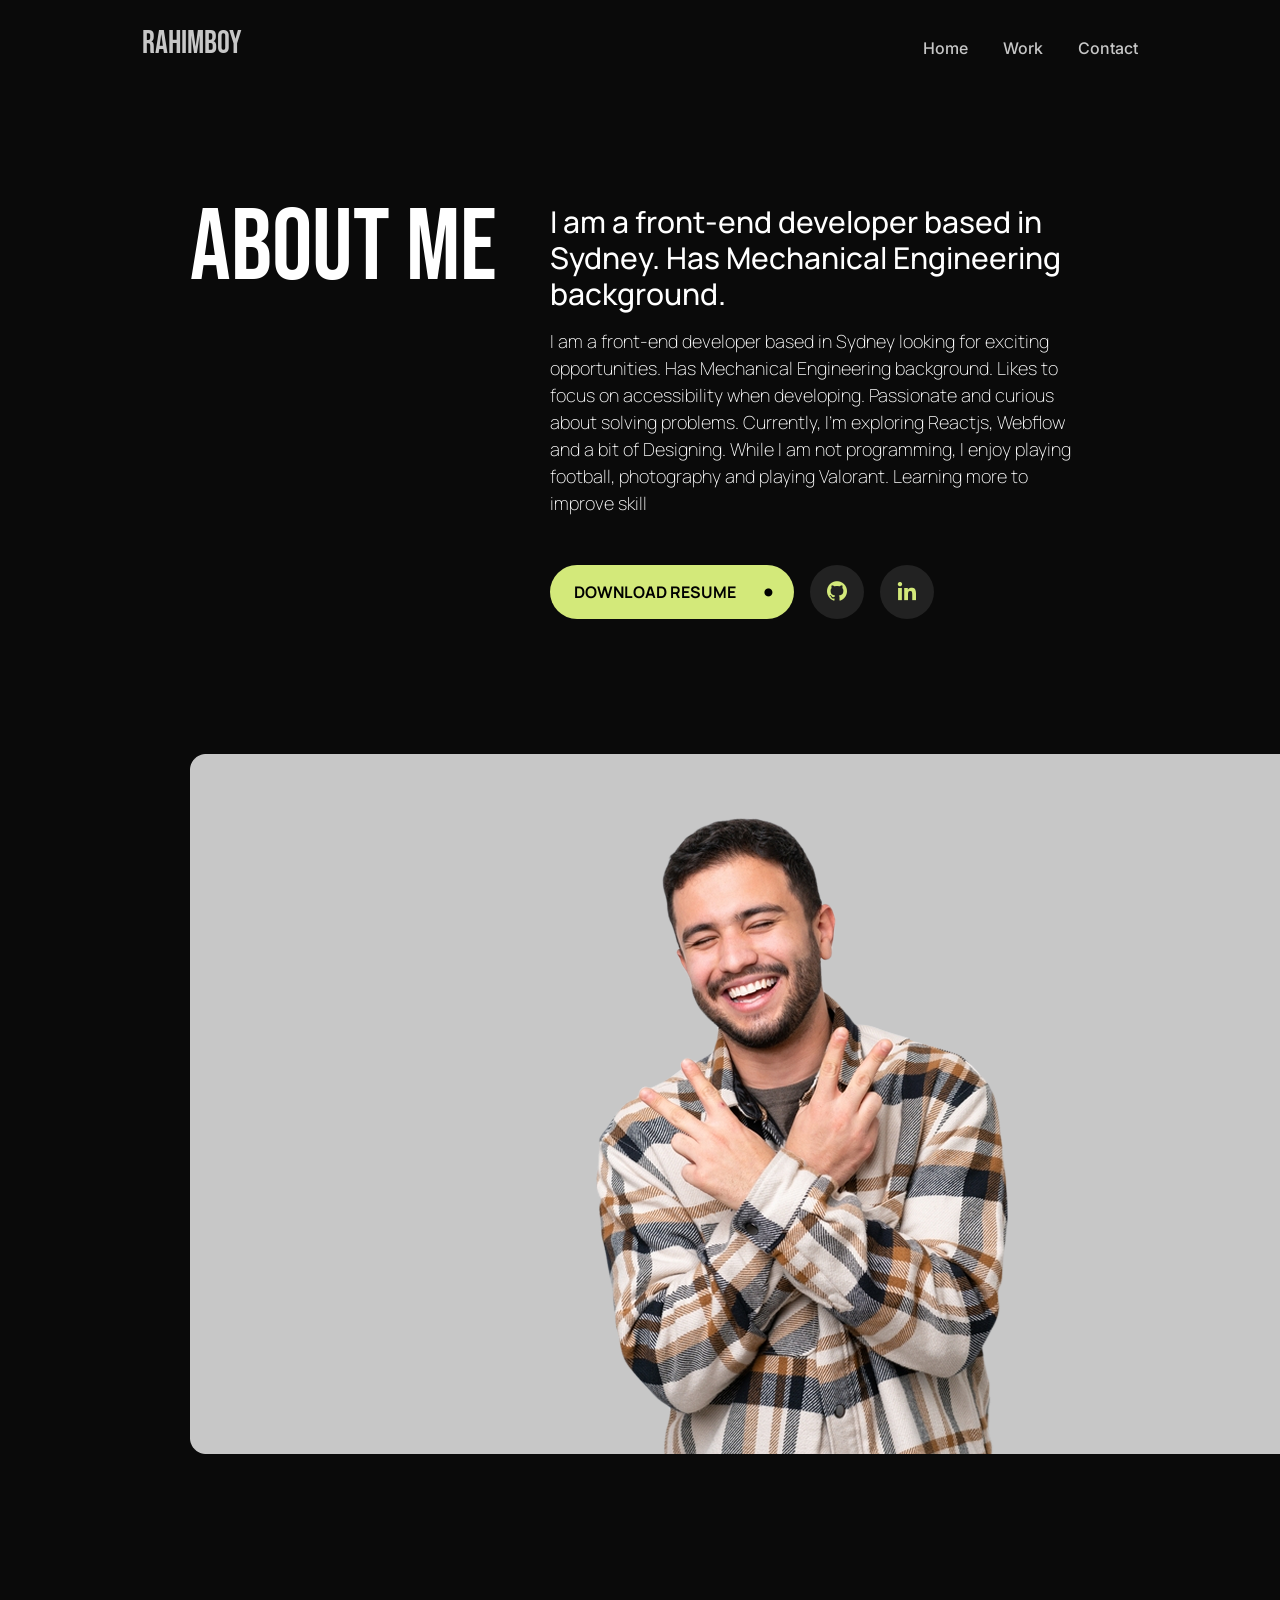
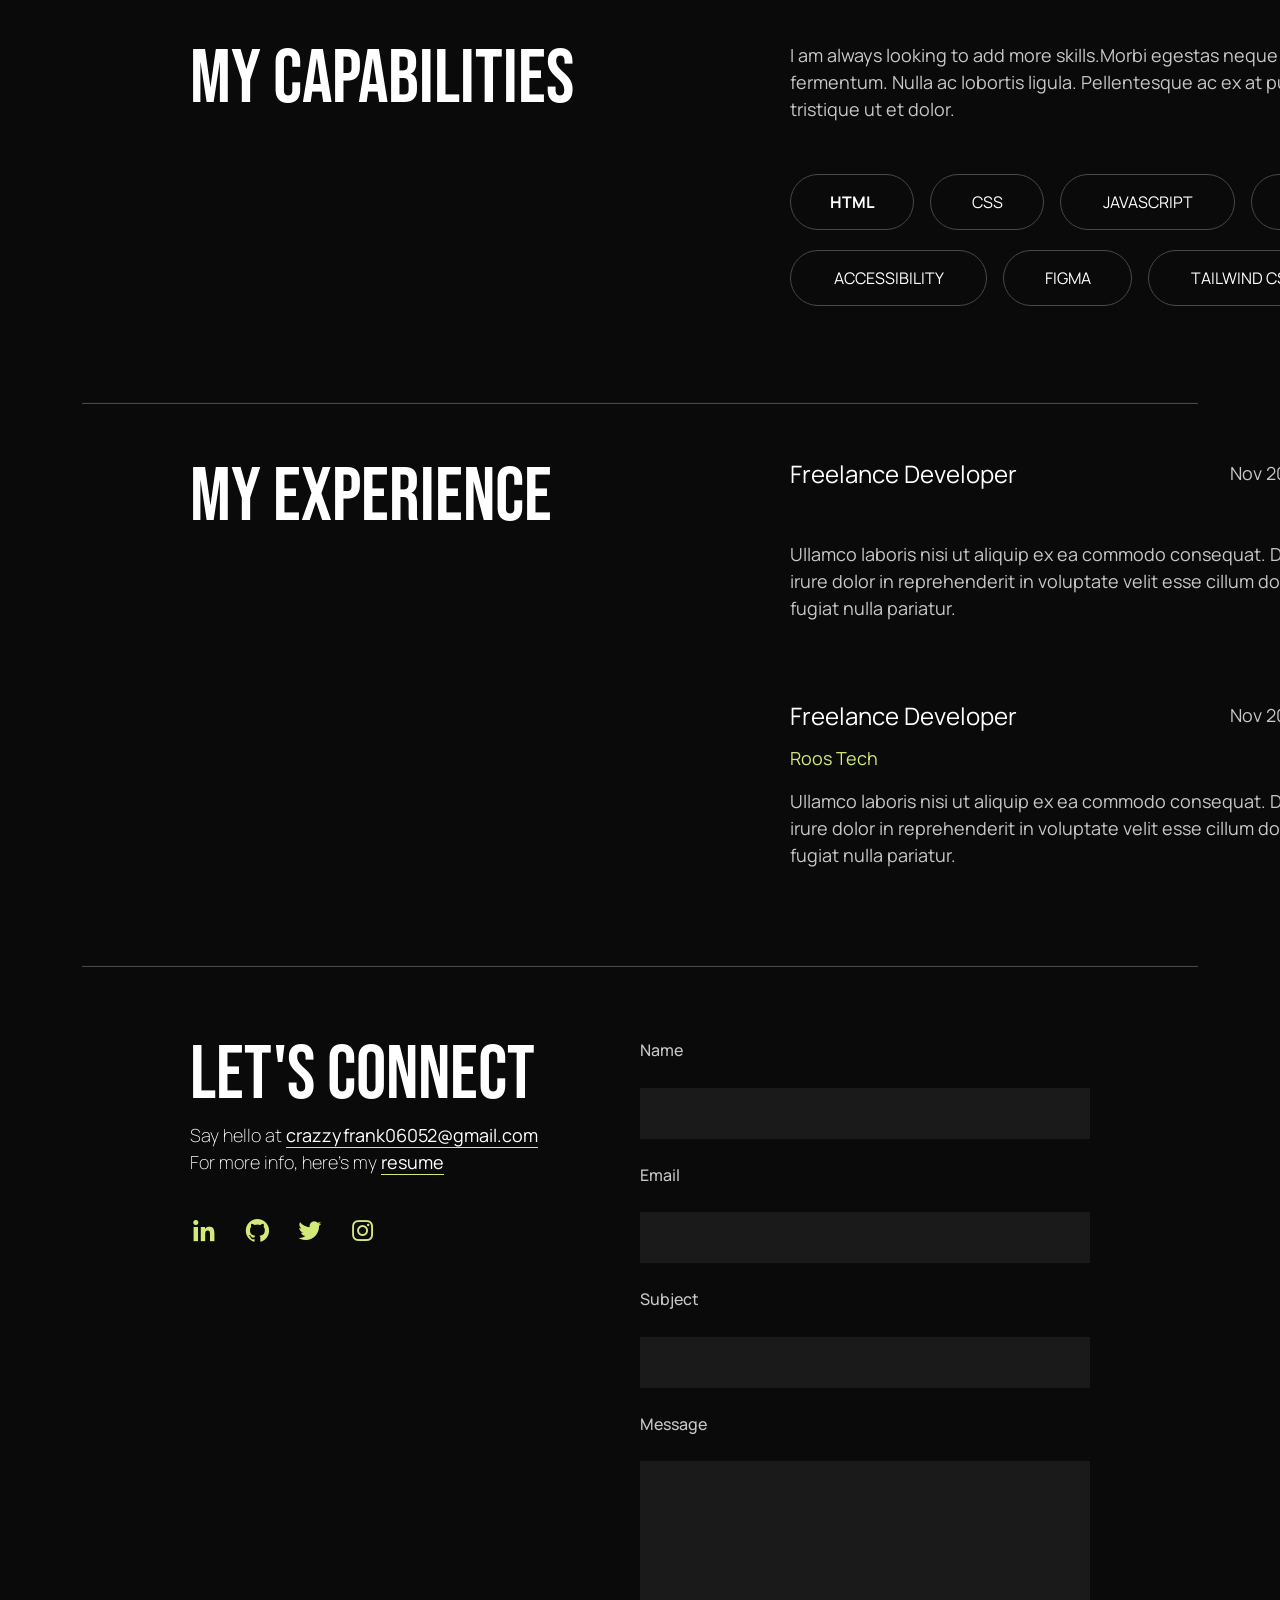
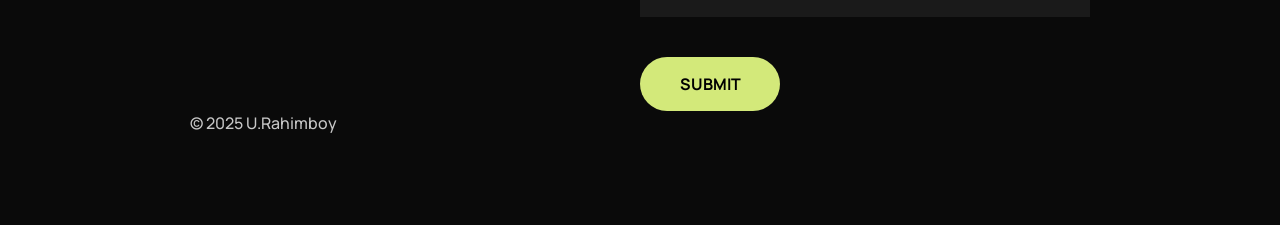
==== about.html @ 6edfa581 "page" ====
<!DOCTYPE html>
<html lang="en">

<head>
    <meta charset="UTF-8">
    <meta name="viewport" content="width=device-width, initial-scale=1.0">
    <link rel="stylesheet" href="style.css">
    <link rel="stylesheet" href="about.css">
    <link href='https://unpkg.com/boxicons@2.1.4/css/boxicons.min.css' rel='stylesheet'>
    <link href="https://cdn.jsdelivr.net/npm/bootstrap@5.3.3/dist/css/bootstrap.min.css" rel="stylesheet"
        integrity="sha384-QWTKZyjpPEjISv5WaRU9OFeRpok6YctnYmDr5pNlyT2bRjXh0JMhjY6hW+ALEwIH" crossorigin="anonymous">
    <title>Document</title>
</head>

<body style="background-color: #0a0a0a;">
    <div class="container">
        <nav>
            <h1>RAHIMBOY</h1>
            <div class="navdiv">
                <a href="index.html" class="nav-p">Home</a>
                <a href="#" class="nav-p">Work</a>
                <a href="#" class="nav-p">Contact</a>
            </div>
        </nav>
        <div class="maincenter2"
            style="display: grid; grid-template-columns: 2fr 3fr; grid-template-rows: 1fr 2fr; padding: 108px 108px 108px 108px;">
            <h1 class="maincenterh12">About Me</h1>
            <div class="mcdiv2">
                <h2>I am a front-end developer based in Sydney. Has Mechanical Engineering background. </h2>
                <p>I am a front-end developer based in Sydney looking for exciting opportunities. Has Mechanical
                    Engineering background. Likes to focus on accessibility when developing. Passionate and curious
                    about solving problems. Currently, I'm exploring Reactjs, Webflow and a bit of Designing. While I am
                    not programming, I enjoy playing football, photography and playing Valorant. Learning more to
                    improve skill</p>
                <div class="main-btn" style="margin-top: 48px;">
                    <button class="main-btn1" style="width: 244px;">DOWNLOAD RESUME <span
                            class="main-btn1-span">•</span></button>
                    <button class="main-btn2"><i class='bx bxl-github'></i></button>
                    <button class="main-btn2"><i class='bx bxl-linkedin'></i></button>
                </div>
            </div>
            <div class="mcdiv3">
                <img src="./img/notbigman.png" class="notbigman">
                <img src="./img/bigman.png" class="bigman">
            </div>
        </div>
        <div class="mcdiv44">
            <div class="mcsmall1">
                <h1>My Capabilities</h1>
            </div>
            <div class="mcsmall">
                <p>I am always looking to add more skills.Morbi egestas neque eu blandit fermentum. Nulla ac
                    lobortis ligula. Pellentesque ac ex at purus faucibus tristique ut et dolor. </p>
                <div class="mbtn">
                    <div class="mm2btn">
                        <button class="mbtn1 wi">HTML</button>
                        <button class="mbtn2 wi">CSS</button>
                        <button class="mbtn3 wi">JAVASCRIPT</button>
                        <button class="mbtn4 wi">JQUERY</button>
                    </div>
                    <div class="mmbtn">
                        <button class="mbtn5 wi">ACCESSIBILITY</button>
                        <button class="mbtn6 wi">FIGMA</button>
                        <button class="mbtn7 wi">TAILWIND CSS</button>
                    </div>
                </div>

                <!-- < ---------------------- > -->

                <div class="mbtn22" style="display: none;">
                    <div class="mm2btn">
                        <button class="mbtn1 wi">HTML</button>
                        <button class="mbtn2 wi">CSS</button>
                        <button class="mbtn3 wi">JAVASCRIPT</button>
                    </div>
                    <div class="mmbtn">
                        <button class="mbtn4 wi">JQUERY</button>
                        <button class="mbtn5 wi">ACCESSIBILITY</button>
                    </div>
                    <div class="mm3btn">
                        <button class="mbtn6 wi">FIGMA</button>
                        <button class="mbtn7 wi">TAILWIND CSS</button>
                    </div>
                </div>
            </div>
        </div>
        <hr style="border-bottom: 1px solid #fff; width:100%">
        <div class="mcdiv44 mcdiv44rs">
            <div class="mcsmall1">
                <h1>My Experience</h1>
            </div>
            <div class="mcsmall mcsmallrs2">
                <p class="mp1" style="color: #FFFFFF;">Freelance Developer <span>Nov 2024 - Present</span></p>
                <p style="margin: 0;" class="mp1p">Ullamco laboris nisi ut aliquip ex ea commodo consequat. Duis aute irure dolor
                    in
                    reprehenderit in
                    voluptate velit esse cillum dolore eu fugiat nulla pariatur.</p>
            </div>
            <div class="mcsmall mcsmallrs" style="grid-column-start: 2; margin-top: 80px;">
                <p class="mp1" style="color: #FFFFFF;">Freelance Developer <span>Nov 2024 - Present</span></p>
                <p class="roos">Roos Tech</p>
                <p style="margin: 0;">Ullamco laboris nisi ut aliquip ex ea commodo consequat. Duis aute irure dolor
                    in
                    reprehenderit in
                    voluptate velit esse cillum dolore eu fugiat nulla pariatur.</p>
            </div>
        </div>
        <hr style="border-bottom: 1px solid #fff; width:100%">
        <div class="last">
            <div class="lastbox1">
                <h1>Let's Connect</h1>
                <p>Say hello at <span>crazzyfrank06052@gmail.com</span> <br> For more info, here's my
                    <span>resume</span>
                </p>
                <i class='bx bxl-linkedin'></i>
                <i class='bx bxl-github'></i>
                <i class='bx bxl-twitter'></i>
                <i class='bx bxl-instagram'></i>
            </div>
            <div class="lastbox2">
                <p style="margin-top: 0px;">Name</p>
                <input type="text">
                <p>Email</p>
                <input type="email">
                <p>Subject</p>
                <input type="text">
                <p>Message</p>
                <input type="text" style="height: 156px;">
                <button>SUBMIT</button>
            </div>
            <h6 class="foot">© 2025 U.Rahimboy</h6>
        </div>
    </div>
</body>

</html>
---- style.css ----
@import url('https://fonts.googleapis.com/css2?family=Bebas+Neue&display=swap');
@import url('https://fonts.googleapis.com/css2?family=Bebas+Neue&family=Inter:ital,opsz,wght@0,14..32,100..900;1,14..32,100..900&display=swap');
@import url('https://fonts.googleapis.com/css2?family=Bebas+Neue&family=Inter:ital,opsz,wght@0,14..32,100..900;1,14..32,100..900&family=Manrope:wght@200..800&display=swap');

* {
    margin: 0;
    padding: 0;
    box-sizing: border-box;
    font-family: "Manrope", serif;
    font-weight: 400;
}

body {
    background-color: #0a0a0a;
}

.container {
    width: 100%;
    margin: 0 auto;
}

nav {
    display: flex;
    width: 100%;
    height: 96px;
    justify-content: space-between;
    align-items: center;
}

nav h1 {
    border-bottom-width: 1px;
    justify-content: space-between;
    padding-top: 24px;
    padding-right: 60px;
    padding-bottom: 24px;
    padding-left: 60px;
    font-family: Bebas Neue;
    font-weight: 400;
    font-size: 32px;
    line-height: 48px;
    letter-spacing: -1%;
    color: #C7C7C7;
}

.nav-p {
    font-weight: 500;
    font-size: 16px;
    line-height: 24px;
    letter-spacing: -3%;
    text-decoration: none;
    font-family: Inter;
    color: #C7C7C7;
}

.navdiv {
    position: relative;
    word-spacing: 32px;
    padding: 32px 60px 32px 0;
}

.main h1 {
    font-family: Bebas Neue;
    font-weight: 400;
    font-size: 101px;
    line-height: 90.9px;
    letter-spacing: 0%;
    color: #fff;
}

.main-btn {
    display: flex;
    gap: 16px;
}

.main-btn1 {
    width: 187px;
    height: 54px;
    padding-top: 20px;
    display: flex;
    align-items: center;
    padding-right: 6px;
    padding-bottom: 20px;
    padding-left: 24px;
    border-radius: 100px;
    font-weight: 700;
    font-size: 16px;
    line-height: 16px;
    letter-spacing: 0%;
    background-color: #D3E97A;
    border: 0;
}

.main-btn2 {
    border-radius: 100px;
    width: 54px;
    font-size: 24px;
    background-color: #222222;
    border: 0;
    color: #D3E97A;
    display: flex;
    justify-content: center;
    align-items: center;
}

.main {
    padding: 30px 108px 282px 108px;
    border-bottom: 1px solid #484848;
    border-width: 1px;
    display: grid;
    grid-template-columns: 1fr 1fr;
}

.main img {
    display: inline-block;
    width: 600px;
    height: 663px;
}

.main p {
    font-weight: 100;
    font-size: 18px;
    line-height: 27px;
    letter-spacing: 0%;
    color: #fff;
    margin-top: 8px;
    margin-bottom: 40px;
}

.main-btn1-span {
    font-weight: 100;
    font-size: 40px;
    margin-top: -4px;
    margin-left: 20px;
    letter-spacing: 0%;
}

.main-items {
    margin-top: 190px;
    display: inline-block;
}

.main-items p {
    font-weight: 100;
    font-size: 18px;
    line-height: 27px;
    letter-spacing: 0%;
    color: #C7C7C7;
}

.center h1 {
    font-family: Bebas Neue;
    font-weight: 400;
    font-size: 76px;
    line-height: 76px;
    letter-spacing: 0%;
    color: #fff;
}

.center p {
    font-weight: 100 !important;
    font-size: 18px;
    line-height: 27px;
    letter-spacing: 0%;
    color: #C7C7C7;
}

.center {
    padding: 80px 108px 80px 108px;
    border-bottom: 1px solid #484848;
}

.boxbtn1 {
    width: 145px;
    height: 37px;
    font-weight: 700;
    border-radius: 100px;
    gap: 10px;
    background: #0A0A0A;
    color: #fff;
    font-size: 12px;
    display: flex;
    align-items: center;
    justify-content: center;
    margin-left: -41px;
}

.box1 {
    width: 600px;
    height: 600px;
    background: #1A1A1A;
    padding: 16px 57px 127px 57px;
    margin-top: 80px;
    border-radius: 12px;
}

.box1 img {
    margin: 73px 57px 0 0;
}

.box2 {
    width: 600px;
    height: 600px;
    background: #1A1A1A;
    padding: 127px 56px;
    margin-top: 80px;
    border-radius: 12px;
}

.box11 h1 {
    font-weight: 500;
    font-size: 32px;
    line-height: 44.8px;
    letter-spacing: 0%;
}

.box11 p {
    font-weight: 100 !important;
    font-size: 18px;
    line-height: 27px;
    letter-spacing: 0%;
    margin-top: 16px;
    color: #C7C7C7;
}

.box11 {
    float: right;
    margin: 140px 0 0 48px;
}

.bigbox1 {
    display: grid;
    grid-template-columns: 1fr 1fr;
}

.box11 h2 {
    font-weight: 600;
    font-size: 16px;
    line-height: 24px;
    letter-spacing: 0%;
    color: #fff;
    margin-top: 32px;
}

.box11 hr {
    margin-top: 16px;
    border: 1px solid #fff;
}

.box11 h3 {
    font-weight: 500;
    font-size: 16px;
    line-height: 25.6px;
    letter-spacing: 0%;
    color: #fff;
    margin: 16px 0 0 0;
    display: inline-block;
}

.box11 h4 {
    font-weight: 500;
    font-size: 16px;
    line-height: 25.6px;
    letter-spacing: 0%;
    color: #C7C7C7;
    margin: 16px 0 0 0;
    float: right;
}

.gith1 {
    font-family: Manrope !important;
    font-weight: 700 !important;
    font-size: 16px !important;
    line-height: 24px !important;
    letter-spacing: 0% !important;
    margin-top: 48px;
    color: #D3E97A !important;
    text-decoration: underline;
    text-underline-offset: 5px;
    display: inline-block;
}

.gith2 {
    font-family: Manrope !important;
    font-weight: 700 !important;
    font-size: 16px !important;
    line-height: 24px !important;
    letter-spacing: 0% !important;
    margin-top: 48px;
    color: #D3E97A !important;
    text-decoration: underline;
    text-underline-offset: 5px;
    display: inline-block;
    margin-left: 24px;
    position: relative;
}

.gith2 span {
    position: absolute;
    top: 3px;
    margin-left: 6px;
    font-size: 22px;
}

.maincenter {
    padding: 122px 108px 416px 108px;
    display: grid;
    grid-template-columns: 1fr 1fr;
    border-bottom: 1px solid #484848;
}

.maincenterh11 {
    font-family: Bebas Neue;
    font-weight: 400;
    font-size: 101px;
    line-height: 90.9px;
    letter-spacing: 0%;
    color: #fff;
}

.maincenterh12 {
    font-family: Bebas Neue;
    font-weight: 400;
    font-size: 101px;
    line-height: 90.9px;
    letter-spacing: 0%;
    color: #fff;
}

.mcdiv h2 {
    font-weight: 500;
    font-size: 30px !important;
    letter-spacing: 0%;
    color: #fff;
}

.mcdiv p {
    font-weight: 100 !important;
    font-size: 18px;
    line-height: 27px;
    letter-spacing: 0%;
    color: #fff;
    margin-top: 16px;
}

.mcdiv h5 {
    font-weight: 700;
    font-size: 16px;
    line-height: 24px;
    letter-spacing: 0%;
    color: #D3E97A;
    text-underline-offset: 5px;
    margin-top: 53px !important;
    text-decoration: underline;
}

.last {
    display: grid;
    grid-template-columns: 1fr 1fr;
    padding: 55px 108px 80px 108px;
}

.lastbox1 h1 {
    font-family: Bebas Neue;
    font-weight: 400;
    font-size: 76px;
    line-height: 76px;
    letter-spacing: 0%;
    color: #fff;
}

.lastbox1 p {
    font-weight: 100 !important;
    font-size: 18px;
    line-height: 27px;
    letter-spacing: 0%;
    color: #fff;
}

.lastbox1 p span {
    font-weight: 400;
    font-size: 18px;
    line-height: 27px;
    letter-spacing: 0%;
    text-decoration: underline;
    text-underline-offset: 5px;
    text-decoration-color: #D3E97A;
}

.lastbox1 i {
    font-size: 28px;
    color: #D3E97A;
    margin-right: 22px;
    margin-top: 25px;
}


.foot {
    font-weight: 500 !important;
    font-size: 16px;
    line-height: 25.6px;
    letter-spacing: 0%;
    color: #C7C7C7;
}

.lastbox2 p {
    font-weight: 500 !important;
    font-size: 16px;
    line-height: 25.6px;
    letter-spacing: 0%;
    color: #C7C7C7;
    margin-top: 24px;
}

.lastbox2 input {
    width: 100%;
    height: 51px;
    border: 0;
    background-color: #1A1A1A;
    margin-top: 8px;
}

.lastbox2 button {
    width: 140px;
    height: 54px;
    margin-top: 40px;
    background-color: #D3E97A;
    border: 0;
    border-radius: 100px;
    font-weight: 700;
    font-size: 16px;
    line-height: 24px;
    letter-spacing: 0%;
}

.mcdivp2 {
    display: none;
    font-family: Manrope;
    font-weight: 400;
    font-size: 18px;
    line-height: 27px;
    letter-spacing: 0%;
    color: #C7C7C7;
}

.mcdiv img {
    display: none;
}

@media (min-width: 375px) and (max-width: 768px) {
    .navdiv {
        display: none;
    }

    .main-items h1 {
        font-size: 57px !important;
        margin-top: -190px;
    }

    .main img {
        width: auto;
        height: 400px;
        margin-top: 64px;
        width: 343px;
    }

    nav {
        width: 375px;
        padding: 24px 16px;
    }

    nav h1 {
        padding: 0;
    }

    .main {
        display: grid;
        grid-template-columns: 1fr;
        padding: 40px 16px 64px 16px;
        margin: 0;
    }

    .main-items p {
        font-size: 16px;
    }

    .center h1 {
        font-size: 43px;
    }

    .center p {
        font-size: 16px;
    }

    .center {
        padding: 64px 16px 64px 16px;
    }

    .box1 {
        width: 343px;
        height: 343px;
        display: grid;
        grid-template-columns: 1fr;
        grid-template-rows: 1fr 1fr;
        padding: 10px 20px 0 50px;
        background-image: url(./img/work4.png);
    }

    .box1 img {
        display: none;
    }

    .centerbox {
        display: grid;
        grid-template-columns: 1fr;
        grid-template-rows: 1fr 1fr 1fr;
    }

    .bigbox1 {
        display: grid;
        grid-template-columns: 1fr;
        grid-template-rows: 1fr 1fr;
    }

    .boxbtn1 {
        width: 123px;
        height: 37px;
        font-size: 10px;
    }

    .box11 {
        margin: 0;
    }

    .box11 h1 {
        font-size: 24px;
    }

    .box11 p {
        font-size: 16px;
    }

    .box11 h2 {
        font-size: 16px;
    }

    .box11 h3 {
        font-size: 16px;
    }

    .box11 h4 {
        font-size: 16px;
    }

    .box2 {
        width: 343px;
        height: 343px;
        background-image: url(./img/work2-2.png);
    }

    .box2 img {
        display: none;
    }

    .main-btn1 {
        width: 163px;
        height: 48px;
        font-size: 10px;
    }

    .main-btn2,
    .main-btn3 {
        width: 48px;
        height: 48px;
    }

    .maincenter {
        padding: 0 16px 16px 16px;
    }

    .maincenterh11 {
        display: none !important;
    }

    .mcdiv h2 {
        display: none;
    }

    .mcdivp1 {
        display: none;
    }

    .mcdivp2 {
        display: block;
    }

    .aboutme h2 {
        font-size: 18px;
    }

    .mcdiv img {
        margin-top: 64px;
        display: block;
    }

    .lastbox1 h1 {
        font-size: 43px;
    }

    .lastbox1 p {
        font-size: 16px;
    }

    .last {
        padding: 64px 14px 64px 18px;
        display: grid;
        grid-template-columns: 1fr;
        grid-template-rows: 2fr 5fr;
    }

    .foot {
        margin-top: 80px;
    }
}
---- about.css ----
.mcdiv2 h2 {
    font-weight: 500;
    font-size: 30px !important;
    color: #fff;
}

.mcdiv2 p {
    font-weight: 100 !important;
    font-size: 18px;
    color: #fff;
    margin-top: 16px;
}

.mcdiv2 h5 {
    font-weight: 700;
    font-size: 16px;
    color: #D3E97A;
    text-underline-offset: 5px;
    margin-top: 53px !important;
    text-decoration: underline;
}

.maincenter2 {
    padding: 122px 108px 416px 108px;
    display: grid;
    grid-template-columns: 1fr 1fr;
}

.notbigman {
    display: none;
}

.bigman {
    width: 1224px;
    height: 700px;
}

.mcdiv3 {
    display: grid;
    grid-column-start: 1;
    grid-column: span 2;
    padding: 120px 0 40px 0;
}

.mcsmall {
    display: grid;
    grid-template-columns: 1fr;
    grid-template-rows: 1fr 1fr;
}

.mcsmall1 {
    width: 600px;
}

.bigbtn {
    display: flex;
}

.mbtn1 {
    font-family: Manrope;
    font-weight: 700;
    font-size: 16px;
    line-height: 16px;
    letter-spacing: 0%;
    color: #FFFFFF;
    border: 1px solid #484848;
    border-radius: 100px;
    padding: 16px 24px;
}

.mh1 h1 {
    font-family: Bebas Neue;
    font-weight: 400;
    font-size: 76px;
    line-height: 76px;
    letter-spacing: 0%;
    color: #fff;
}

.mcsmall p {
    font-family: Manrope;
    font-weight: 400;
    font-size: 18px;
    line-height: 27px;
    letter-spacing: 0%;
    color: #C7C7C7;
}

.mcdiv44 {
    display: grid;
    grid-template-columns: 1fr 1fr;
    grid-template-rows: 1fr;
    width: 1224px;
    padding: 40px 108px 80px 108px;
}

.mcdiv44 h1 {
    font-family: Bebas Neue;
    font-weight: 400;
    font-size: 76px;
    line-height: 76px;
    letter-spacing: 0%;
    color: #fff;
}

.mbtn {
    display: grid;
    grid-template-columns: 1fr;
    grid-template-rows: 1fr 1fr;
}

.mm2btn {
    display: flex;
    gap: 16px;
}

.mmbtn {
    display: flex;
    gap: 16px;
    margin-top: 10px;
}

.mm3btn {
    display: flex;
    gap: 16px;
    margin-top: 10px;
}

.mbtn1 {
    width: 124px;
}

.mbtn2 {
    width: 114px;
}

.mbtn3 {
    width: 175px;
}

.mbtn4 {
    width: 141px;
}

.mbtn5 {
    width: 197px;
}

.mbtn6 {
    width: 129px;
}

.mbtn7 {
    width: 192px;
}

.wi {
    height: 56px;
    display: flex;
    align-items: center;
    justify-content: center;
    background-color: #0a0a0a;
    border-radius: 100px;
    color: #fff;
    border: 1px solid #484848;
}

.mcdiv55 h1 {
    font-family: Bebas Neue;
    font-weight: 400;
    font-size: 76px;
    line-height: 76px;
    letter-spacing: 0%;
    color: #fff;
}

.mcdiv55 {
    padding: 80px 108px;
}

.mp1 {
    font-family: Manrope;
    font-weight: 500;
    font-size: 24px !important;
    line-height: 31.2px;
    letter-spacing: -1%;
    width: 600px;

}

.mp1 span {
    font-family: Manrope;
    font-weight: 400;
    font-size: 18px;
    line-height: 27px;
    letter-spacing: 0%;
    color: #C7C7C7;
    float: right;
}

.roos {
    color: #D3E97A !important;
    font-family: Manrope;
    font-weight: 600;
    font-size: 18px;
    line-height: 28.8px;
    letter-spacing: 0%;
}

@media (min-width: 375px) and (max-width: 768px) {
    .navdiv a {
        display: none;
    }

    .main-btn1{
        width: 212px !important;
        height: 48px;
    }

    .main-btn2{
        width: 48px;
        height: 48px;
    }
    .main-btn3{
        width: 48px;
        height: 48px;
    }

    .maincenterh12 {
        font-size: 57px;
        margin: 0;
    }

    .mcdiv2 h2 {
        font-size: 24px !important;
    }

    .mcdiv2 p {
        font-size: 16px;
    }

    .maincenter2 {
        display: grid;
        grid-template-columns: 1fr;
        grid-template-rows: 1fr 1fr;
        padding: 0 !important;
        padding-top: 80px !important;
    }

    .bigman {
        display: none;
    }

    .mcdiv2 {
        grid-row-start: 2;
    }

    .bigman {
        display: none;
    }

    .notbigman {
        display: block;
    }

    .mcsmall1 h1 {
        font-size: 43px;
        float: left;
    }

    .mcsmall1{
        grid-column-start: 1;
        grid-row-start: 1;
    }

    .mcdiv44 {
        padding: 80px 0 0 0 !important;
    }

    .mcsmall {
        grid-row-start: 2;
    }

    .wi {
        height: 46px;
    }

    .mbtn1 {width: 87px;}
    .mbtn2 {width: 78px;}
    .mbtn3 {width: 131px;}
    .mbtn4 {width: 102px;}
    .mbtn5 {width: 151px;}
    .mbtn6 {width: 91px;}
    .mbtn7 {width: 146px;}

    .mbtn{
        display: none;
    }

    .mbtn22{
        display: block !important;
        display: grid;
        grid-template-columns: 1fr;
        grid-template-rows: 1fr 1fr 1fr;
    }
    
    .mcsmall p{
        font-size: 16px;
    }

    .mp1{
        font-size: 18px;
        float: left;
        display: grid;
        grid-template-columns: 1fr;
        grid-template-rows: 1fr 1fr;
    }

    .mp1 span{
        grid-row-start: 2;
        font-size: 16px;
    }
    .mp1p{
        font-size: 16px;
    }

    .mcdiv44rs{
        display: grid;
        grid-template-columns: 1fr;
        grid-template-rows: 1fr 1fr 1fr;
    }

    .mcsmallrs{
        grid-row-start: 3 !important;
        grid-column-start: 1 !important;
        margin: 0 !important;
        width: 343px;
    }

    .mcsmallrs2{
        grid-row-start: 2 !important;
        margin: 0 !important;
        width: 343px;
    }
}
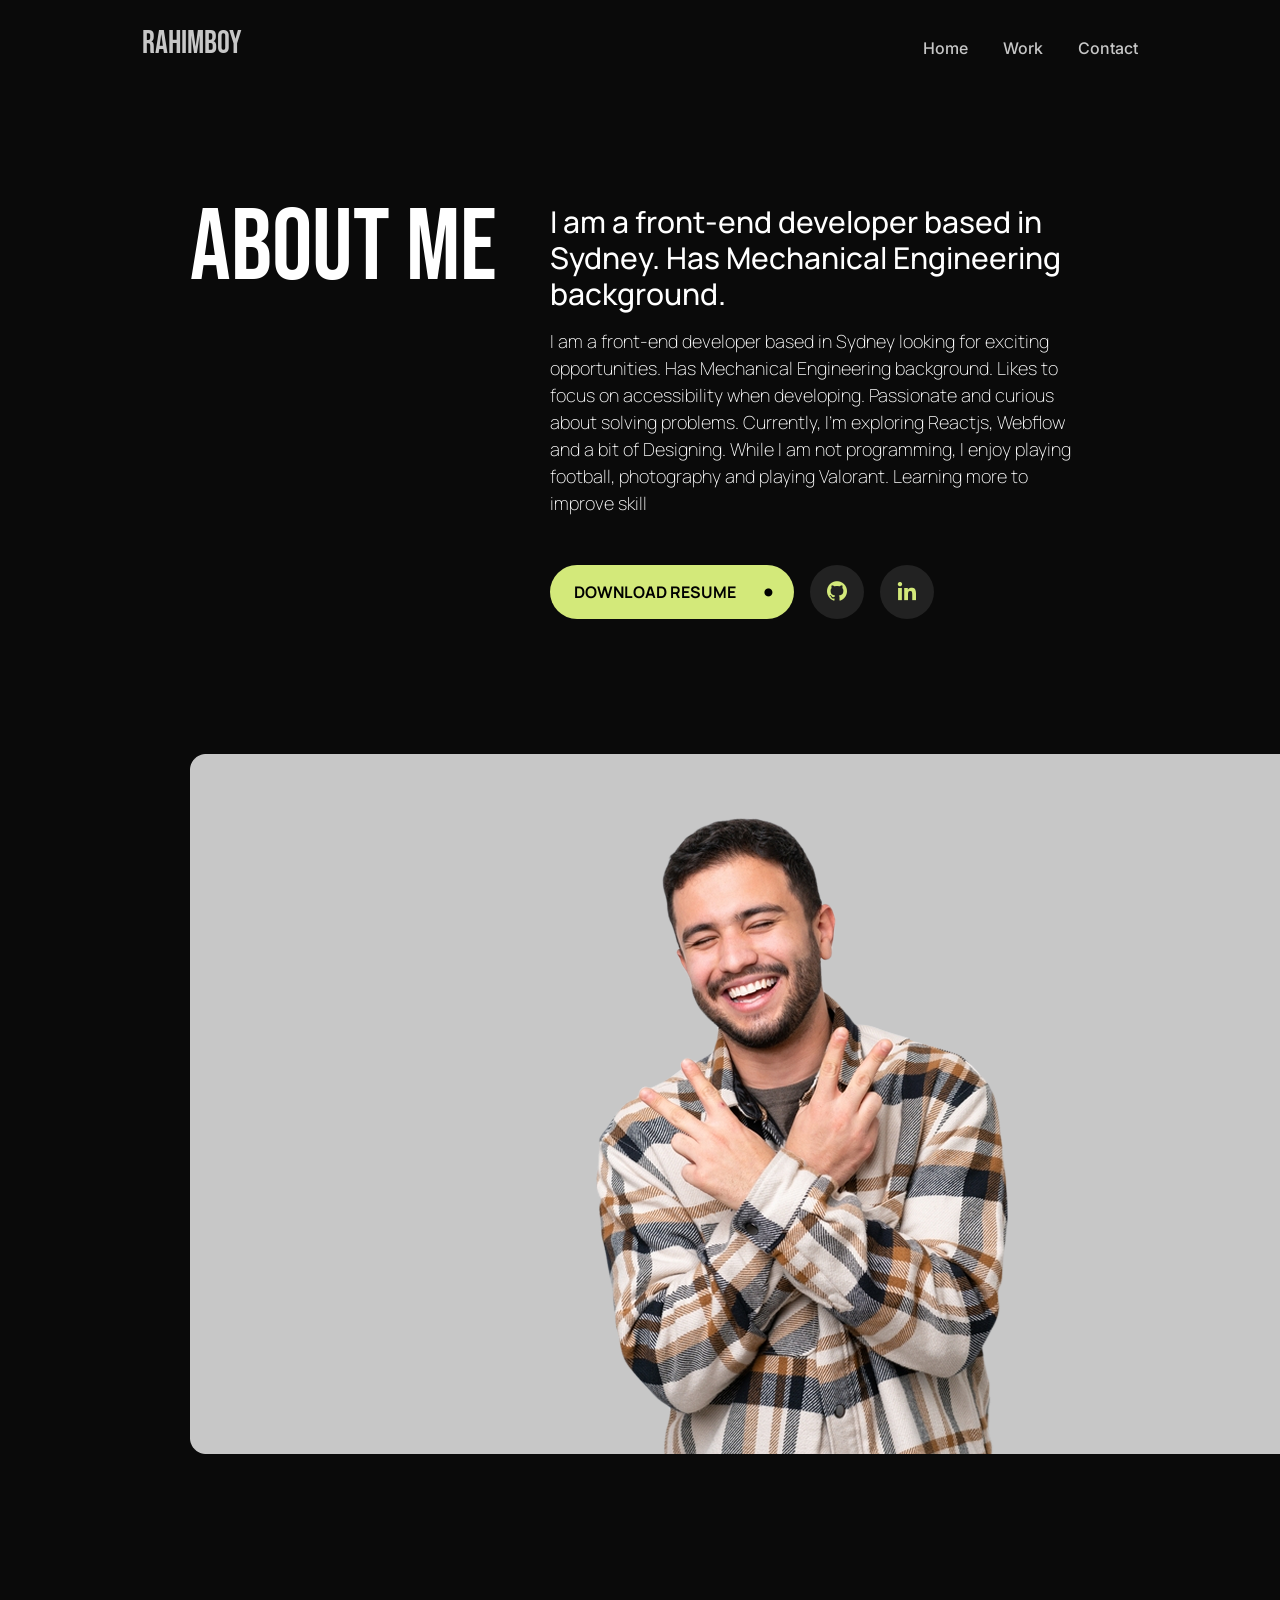
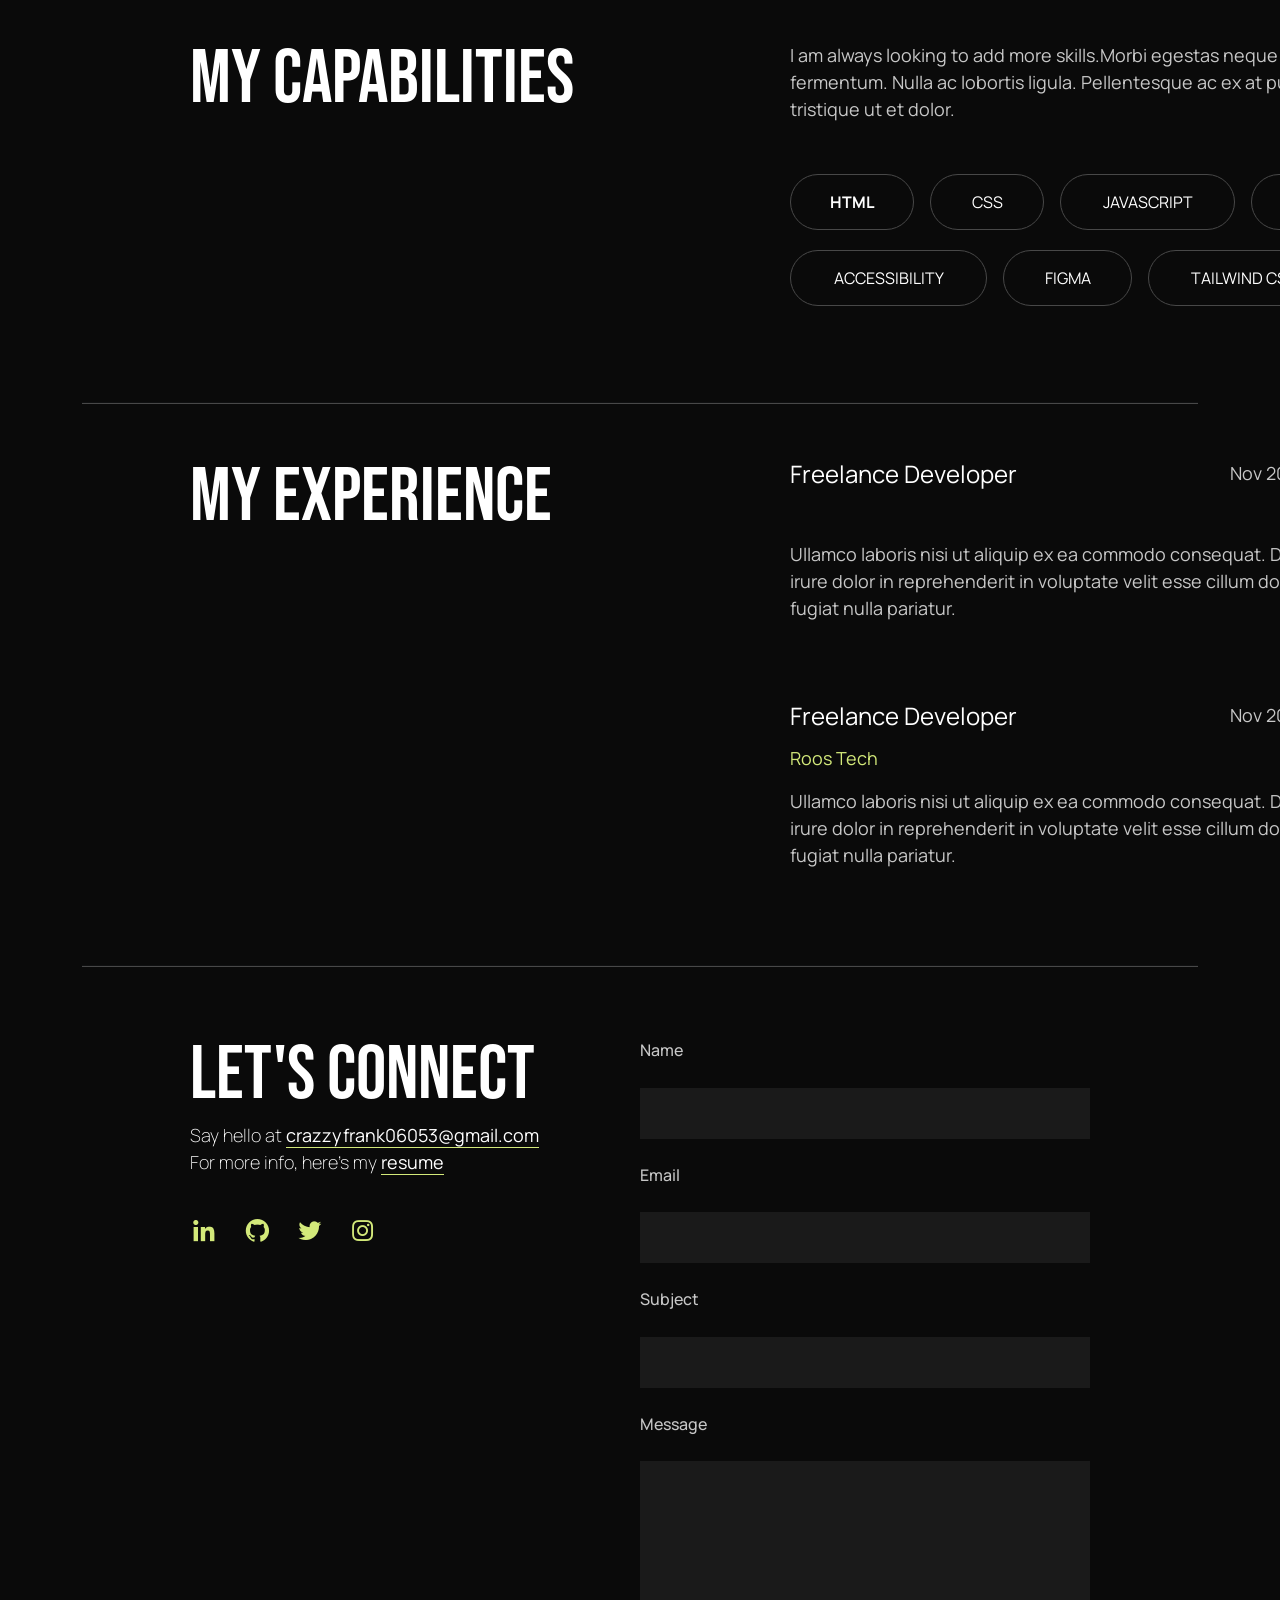
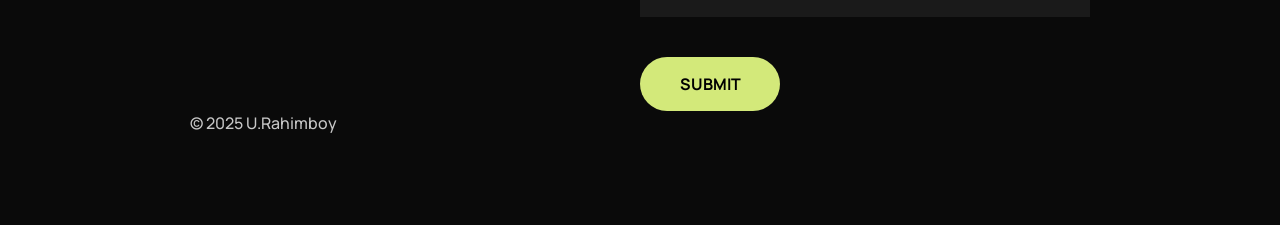
==== commit 09797c66: "name" ====
--- a/about.html
+++ b/about.html
@@ -109,7 +109,7 @@
         <div class="last">
             <div class="lastbox1">
                 <h1>Let's Connect</h1>
-                <p>Say hello at <span>crazzyfrank06052@gmail.com</span> <br> For more info, here's my
+                <p>Say hello at <span>crazzyfrank06053@gmail.com</span> <br> For more info, here's my
                     <span>resume</span>
                 </p>
                 <i class='bx bxl-linkedin'></i>
--- a/style.css
+++ b/style.css
@@ -40,6 +40,31 @@
     line-height: 48px;
     letter-spacing: -1%;
     color: #C7C7C7;
+}
+
+footer {
+    position: relative;
+    left: 0;
+    bottom: 0;
+    right: 0;
+    width: 100%;
+    color: white;
+    text-align: center;
+    display: flex;
+    align-items: center;
+    justify-content: center;
+    padding: 50px 0;
+}
+
+footer h1 {
+    font-size: 20px;
+    font-family: monospace;
+    color: #C7C7C7;
+}
+
+footer h1 span{
+    color: #C7C7C7;
+    font-family: Bebas Neue;
 }
 
 .nav-p {
@@ -620,4 +645,10 @@
     .foot {
         margin-top: 80px;
     }
+    footer h1{
+        font-size: 10px;
+    }
+    footer{
+        justify-content: left;
+    }
 }
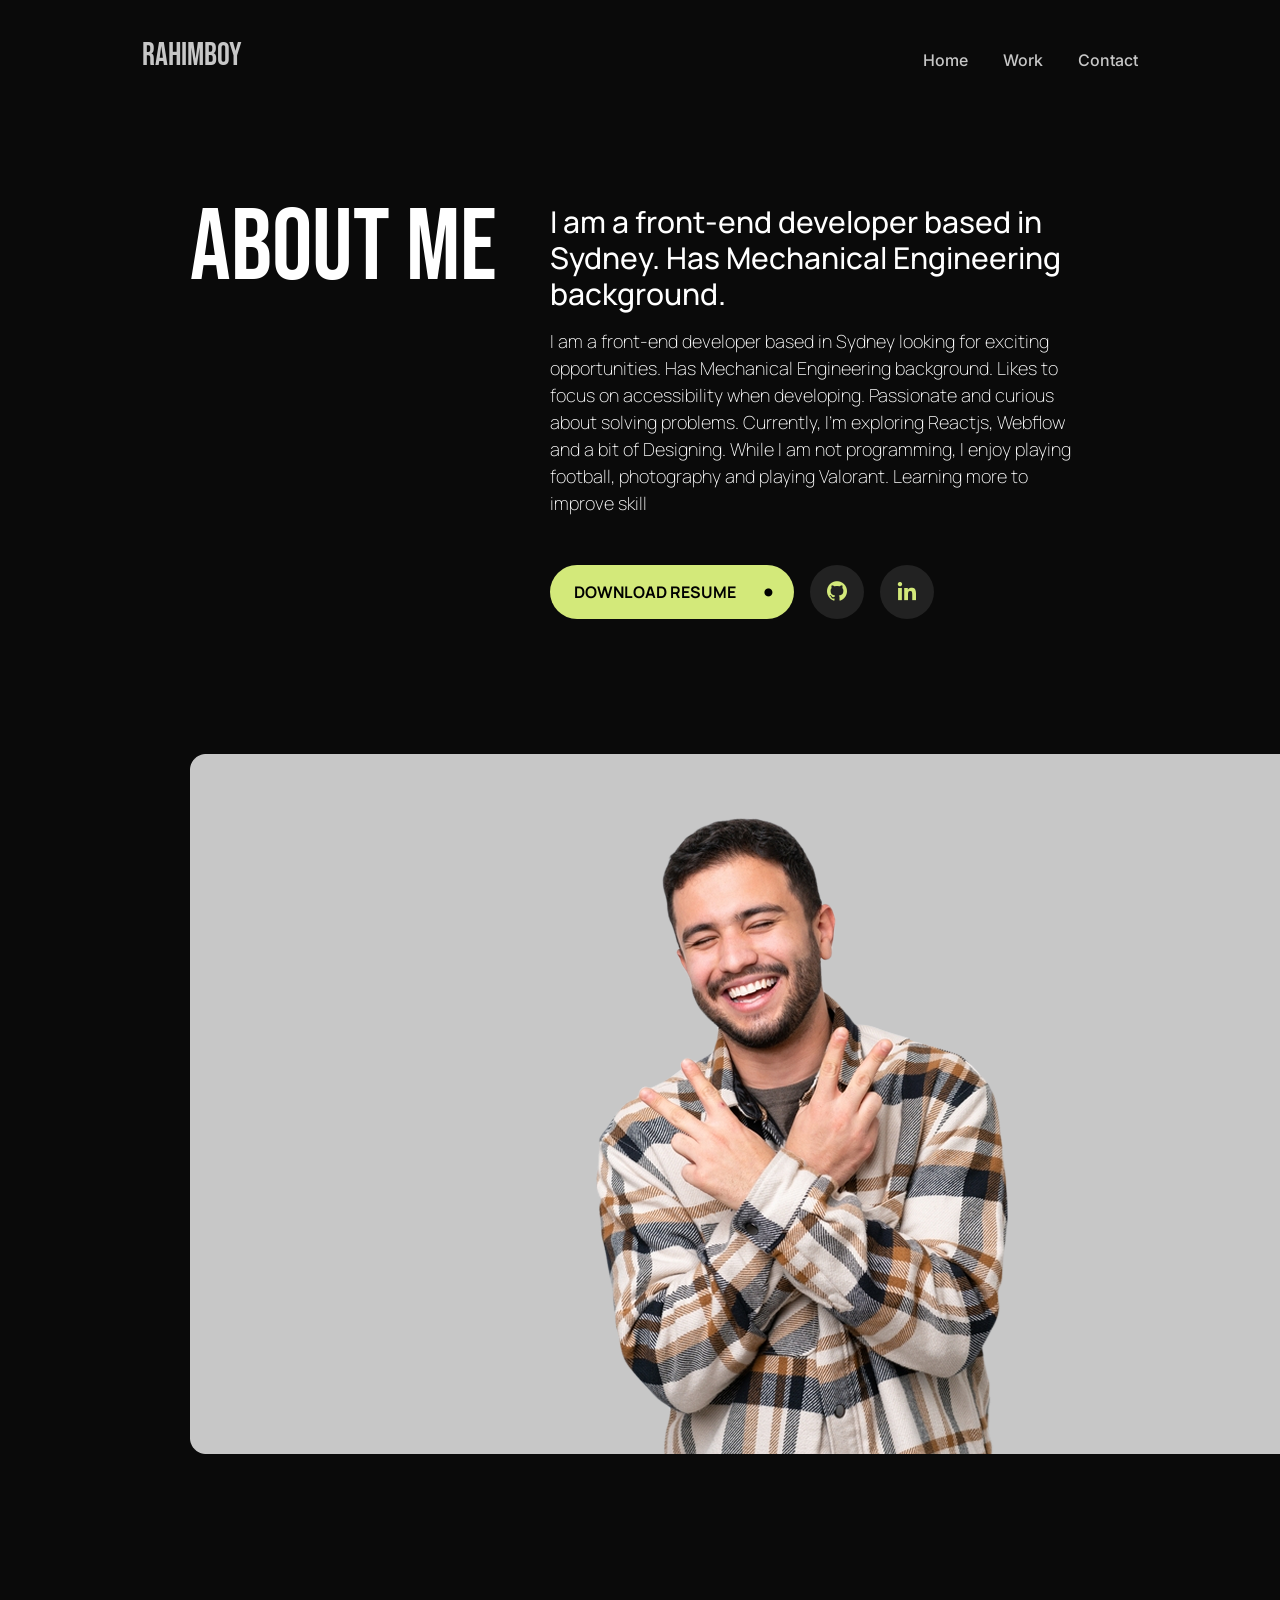
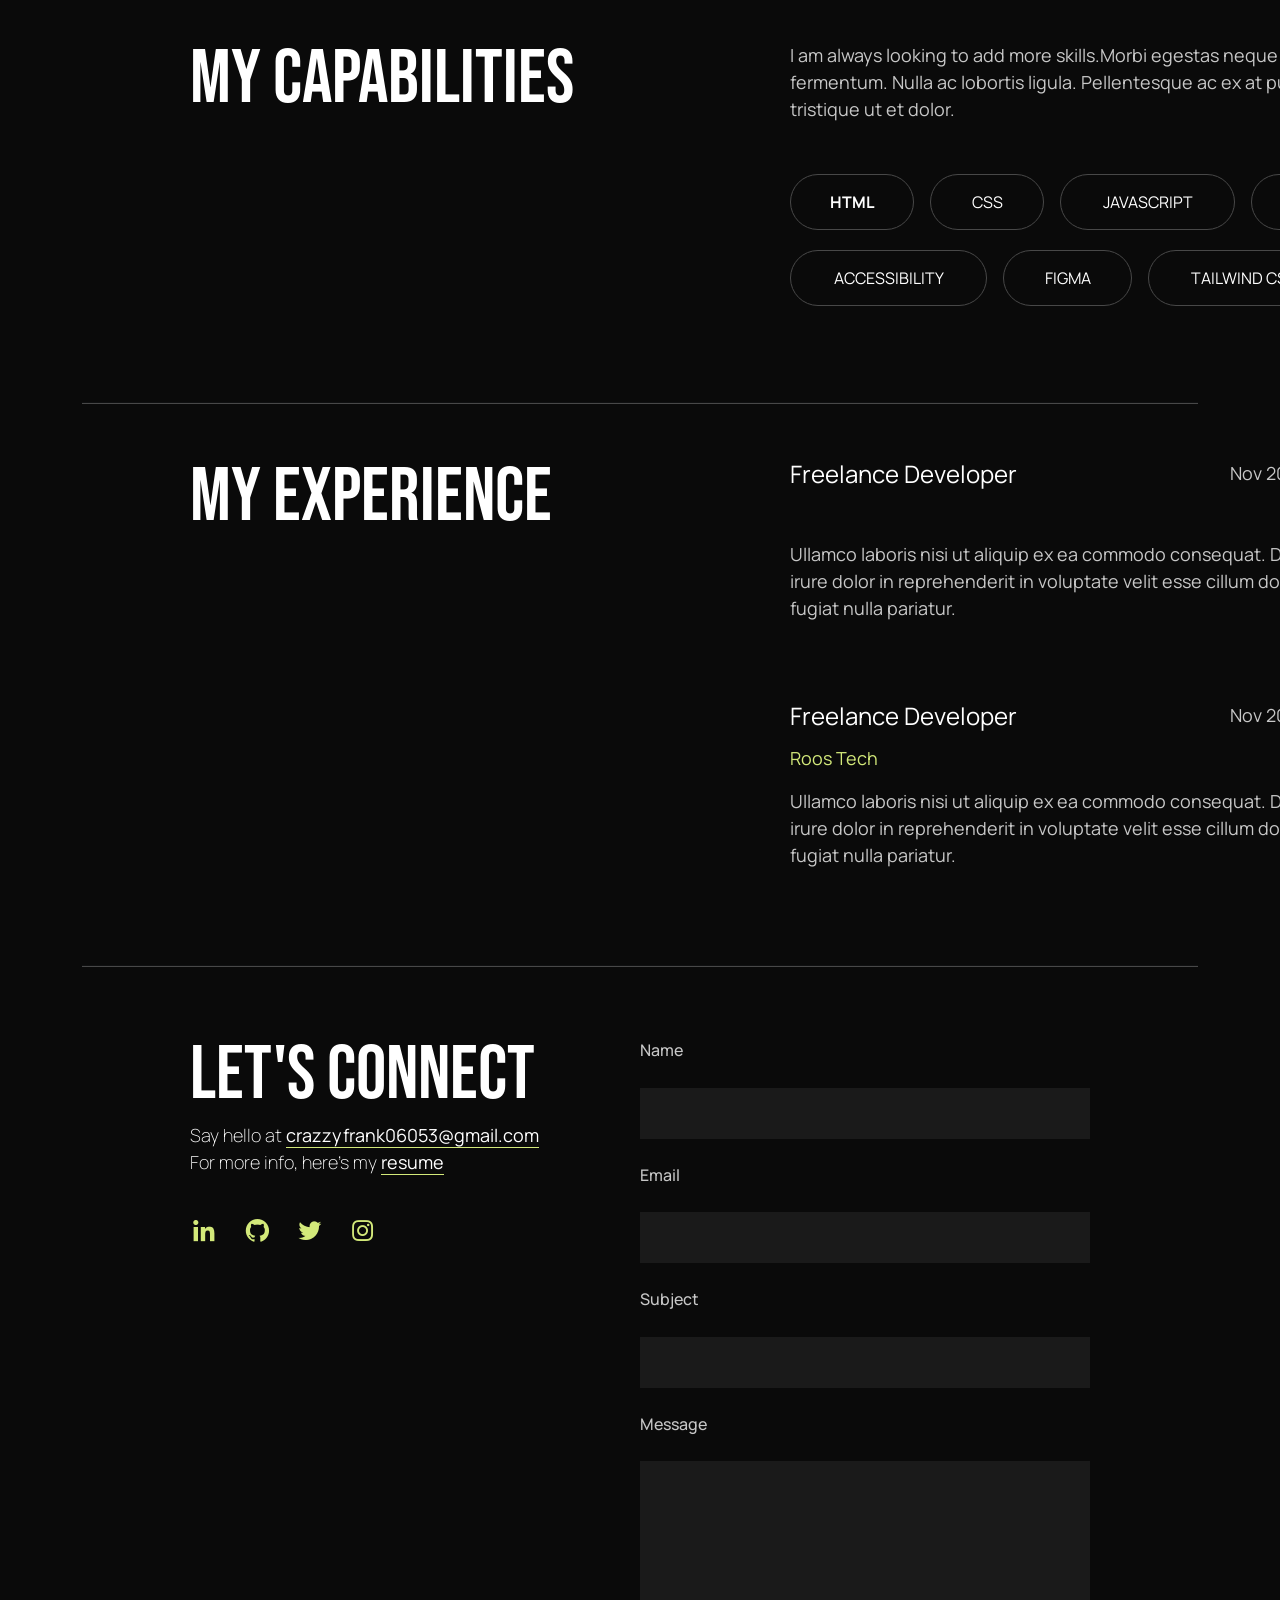
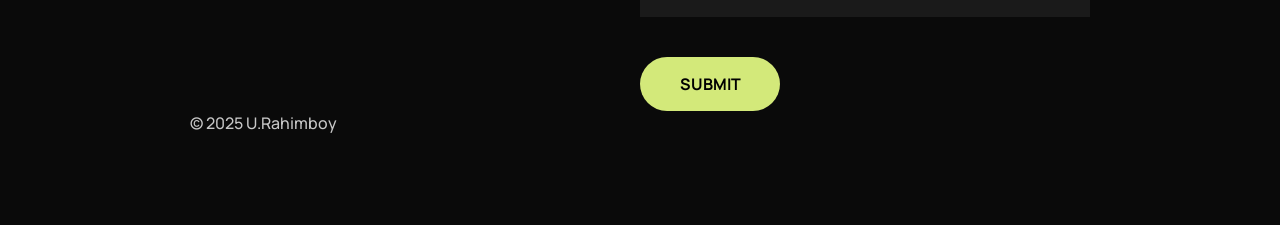
==== commit 446b29fe: "page" ====
--- a/about.html
+++ b/about.html
@@ -14,14 +14,47 @@
 
 <body style="background-color: #0a0a0a;">
     <div class="container">
-        <nav>
+        <nav class="navbar">
             <h1>RAHIMBOY</h1>
             <div class="navdiv">
                 <a href="index.html" class="nav-p">Home</a>
                 <a href="#" class="nav-p">Work</a>
                 <a href="#" class="nav-p">Contact</a>
             </div>
+
+            <!-- < ------------------------------------------------------------------------ > -->
+
+            <div class="navdiv2" style="display: none;">
+                <button class="navbar-toggler" type="button" data-bs-toggle="offcanvas"
+                    style=" background-color: #fff !important;" data-bs-target="#offcanvasNavbar"
+                    aria-controls="offcanvasNavbar" aria-label="Toggle navigation">
+                    <span class="navbar-toggler-icon"></span>
+                </button>
+                <div class="offcanvas offcanvas-end" tabindex="-1" id="offcanvasNavbar"
+                    aria-labelledby="offcanvasNavbarLabel">
+                    <div class="offcanvas-header">
+                        <h5 class="offcanvas-title" id="offcanvasNavbarLabel">Offcanvas</h5>
+                        <button type="button" class="btn-close" data-bs-dismiss="offcanvas" aria-label="Close"></button>
+                    </div>
+                    <div class="offcanvas-body">
+                        <ul class="navbar-nav justify-content-end flex-grow-1 pe-3">
+                            <li class="nav-item">
+                                <a class="nav-link active" aria-current="page" href="index.html">Home</a>
+                            </li>
+                            <li class="nav-item">
+                                <a class="nav-link" href="#">Work</a>
+                            </li>
+                            <li class="nav-item">
+                                <a class="nav-link" href="#">Contact</a>
+                            </li>
+                        </ul>
+                    </div>
+                </div>
+            </div>
         </nav>
+
+        <!-- < ------------------------------------------------------------------ > -->
+
         <div class="maincenter2"
             style="display: grid; grid-template-columns: 2fr 3fr; grid-template-rows: 1fr 2fr; padding: 108px 108px 108px 108px;">
             <h1 class="maincenterh12">About Me</h1>
@@ -91,7 +124,8 @@
             </div>
             <div class="mcsmall mcsmallrs2">
                 <p class="mp1" style="color: #FFFFFF;">Freelance Developer <span>Nov 2024 - Present</span></p>
-                <p style="margin: 0;" class="mp1p">Ullamco laboris nisi ut aliquip ex ea commodo consequat. Duis aute irure dolor
+                <p style="margin: 0;" class="mp1p">Ullamco laboris nisi ut aliquip ex ea commodo consequat. Duis aute
+                    irure dolor
                     in
                     reprehenderit in
                     voluptate velit esse cillum dolore eu fugiat nulla pariatur.</p>
@@ -131,6 +165,13 @@
             <h6 class="foot">© 2025 U.Rahimboy</h6>
         </div>
     </div>
+
+    <script src="https://cdn.jsdelivr.net/npm/@popperjs/core@2.11.8/dist/umd/popper.min.js"
+        integrity="sha384-I7E8VVD/ismYTF4hNIPjVp/Zjvgyol6VFvRkX/vR+Vc4jQkC+hVqc2pM8ODewa9r"
+        crossorigin="anonymous"></script>
+    <script src="https://cdn.jsdelivr.net/npm/bootstrap@5.3.3/dist/js/bootstrap.min.js"
+        integrity="sha384-0pUGZvbkm6XF6gxjEnlmuGrJXVbNuzT9qBBavbLwCsOGabYfZo0T0to5eqruptLy"
+        crossorigin="anonymous"></script>
 </body>
 
 </html>
--- a/style.css
+++ b/style.css
@@ -62,7 +62,7 @@
     color: #C7C7C7;
 }
 
-footer h1 span{
+footer h1 span {
     color: #C7C7C7;
     font-family: Bebas Neue;
 }
@@ -645,10 +645,16 @@
     .foot {
         margin-top: 80px;
     }
-    footer h1{
+
+    footer h1 {
         font-size: 10px;
     }
-    footer{
+
+    footer {
         justify-content: left;
     }
+
+    .navdiv2 {
+        display: inline-block !important;
+    }
 }
--- a/about.css
+++ b/about.css
@@ -2,6 +2,11 @@
     font-weight: 500;
     font-size: 30px !important;
     color: #fff;
+}
+
+.navbar{
+    display: flex;
+    justify-content: space-between;
 }
 
 .mcdiv2 p {
@@ -217,6 +222,18 @@
         height: 48px;
     }
 
+    navbar{
+        display: flex;
+    }
+
+    .navdiv{
+        display: none;
+    }
+
+    .navdiv2{
+        display: inline-block !important;
+    }
+
     .main-btn2{
         width: 48px;
         height: 48px;
@@ -275,10 +292,12 @@
 
     .mcdiv44 {
         padding: 80px 0 0 0 !important;
+        width: min-content;
     }
 
     .mcsmall {
         grid-row-start: 2;
+        width: min-content;
     }
 
     .wi {
@@ -340,6 +359,6 @@
     .mcsmallrs2{
         grid-row-start: 2 !important;
         margin: 0 !important;
-        width: 343px;
-    }
-}+    }
+}
+
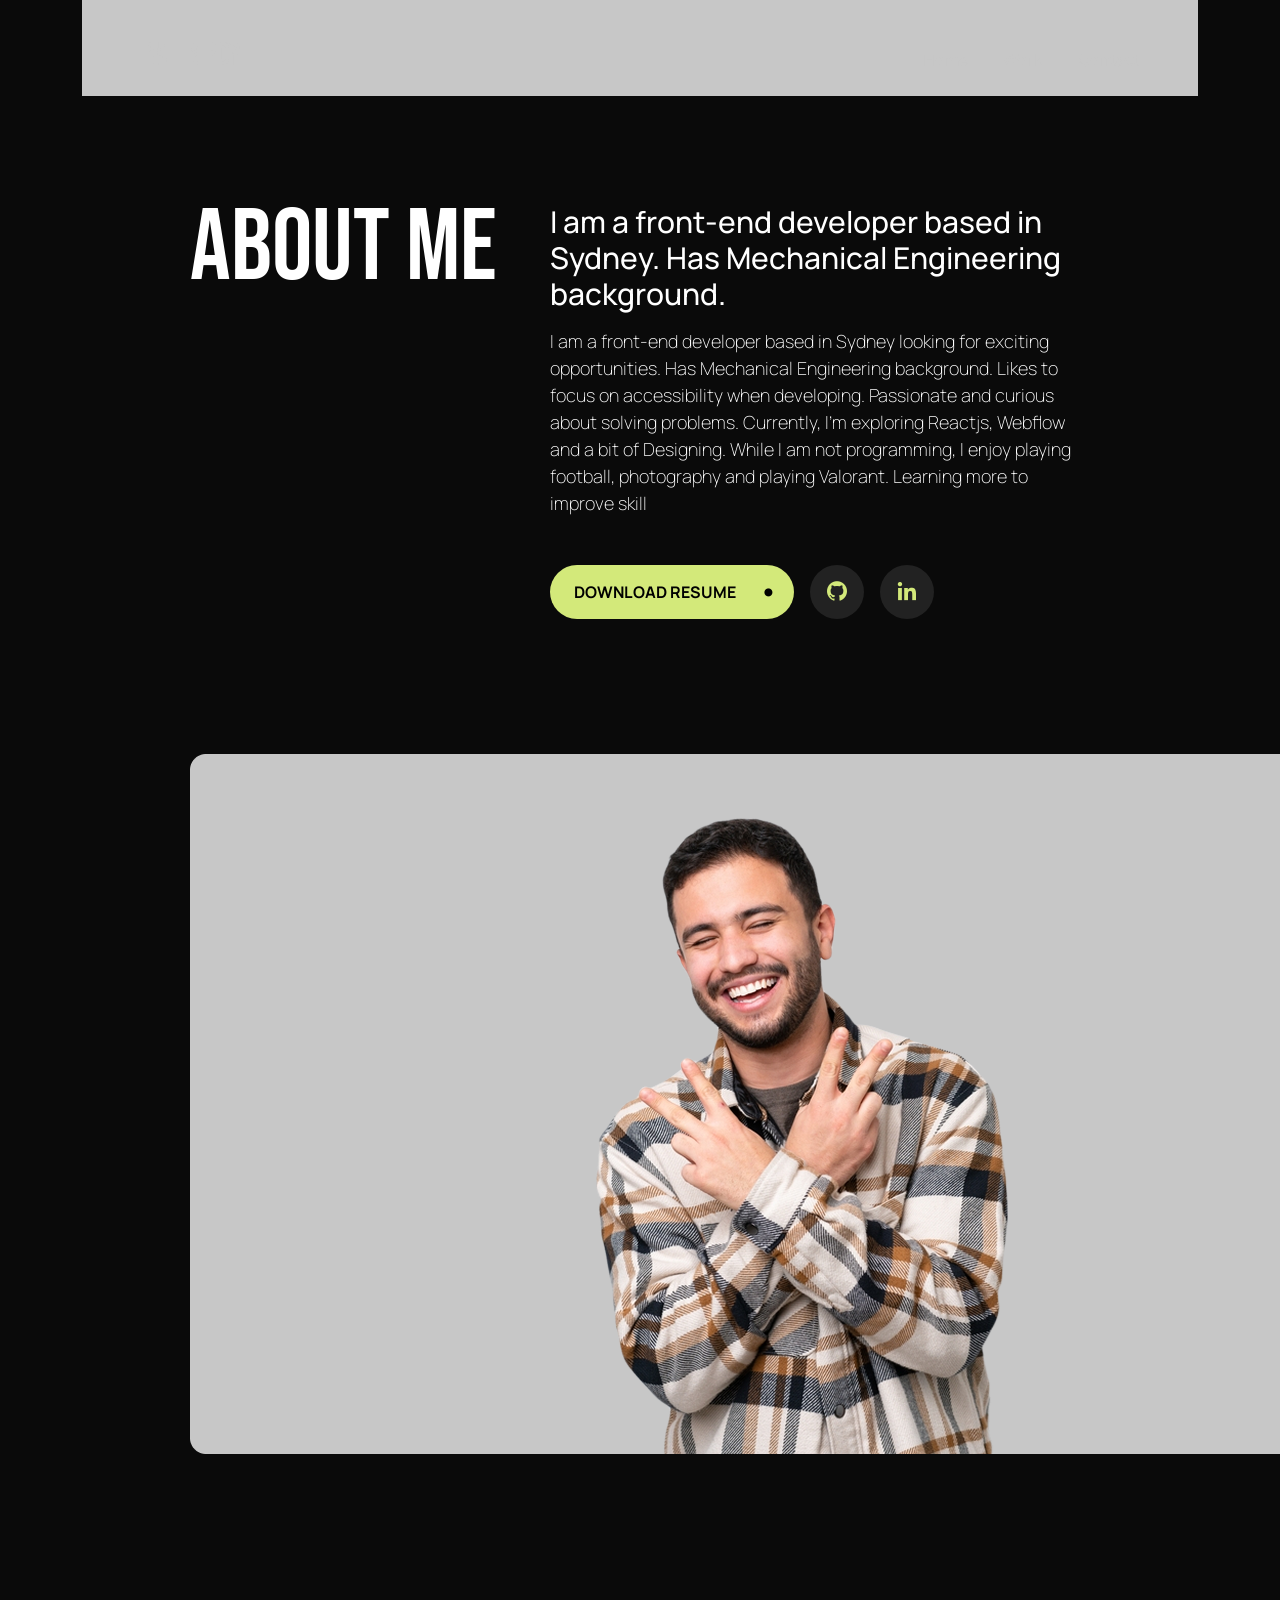
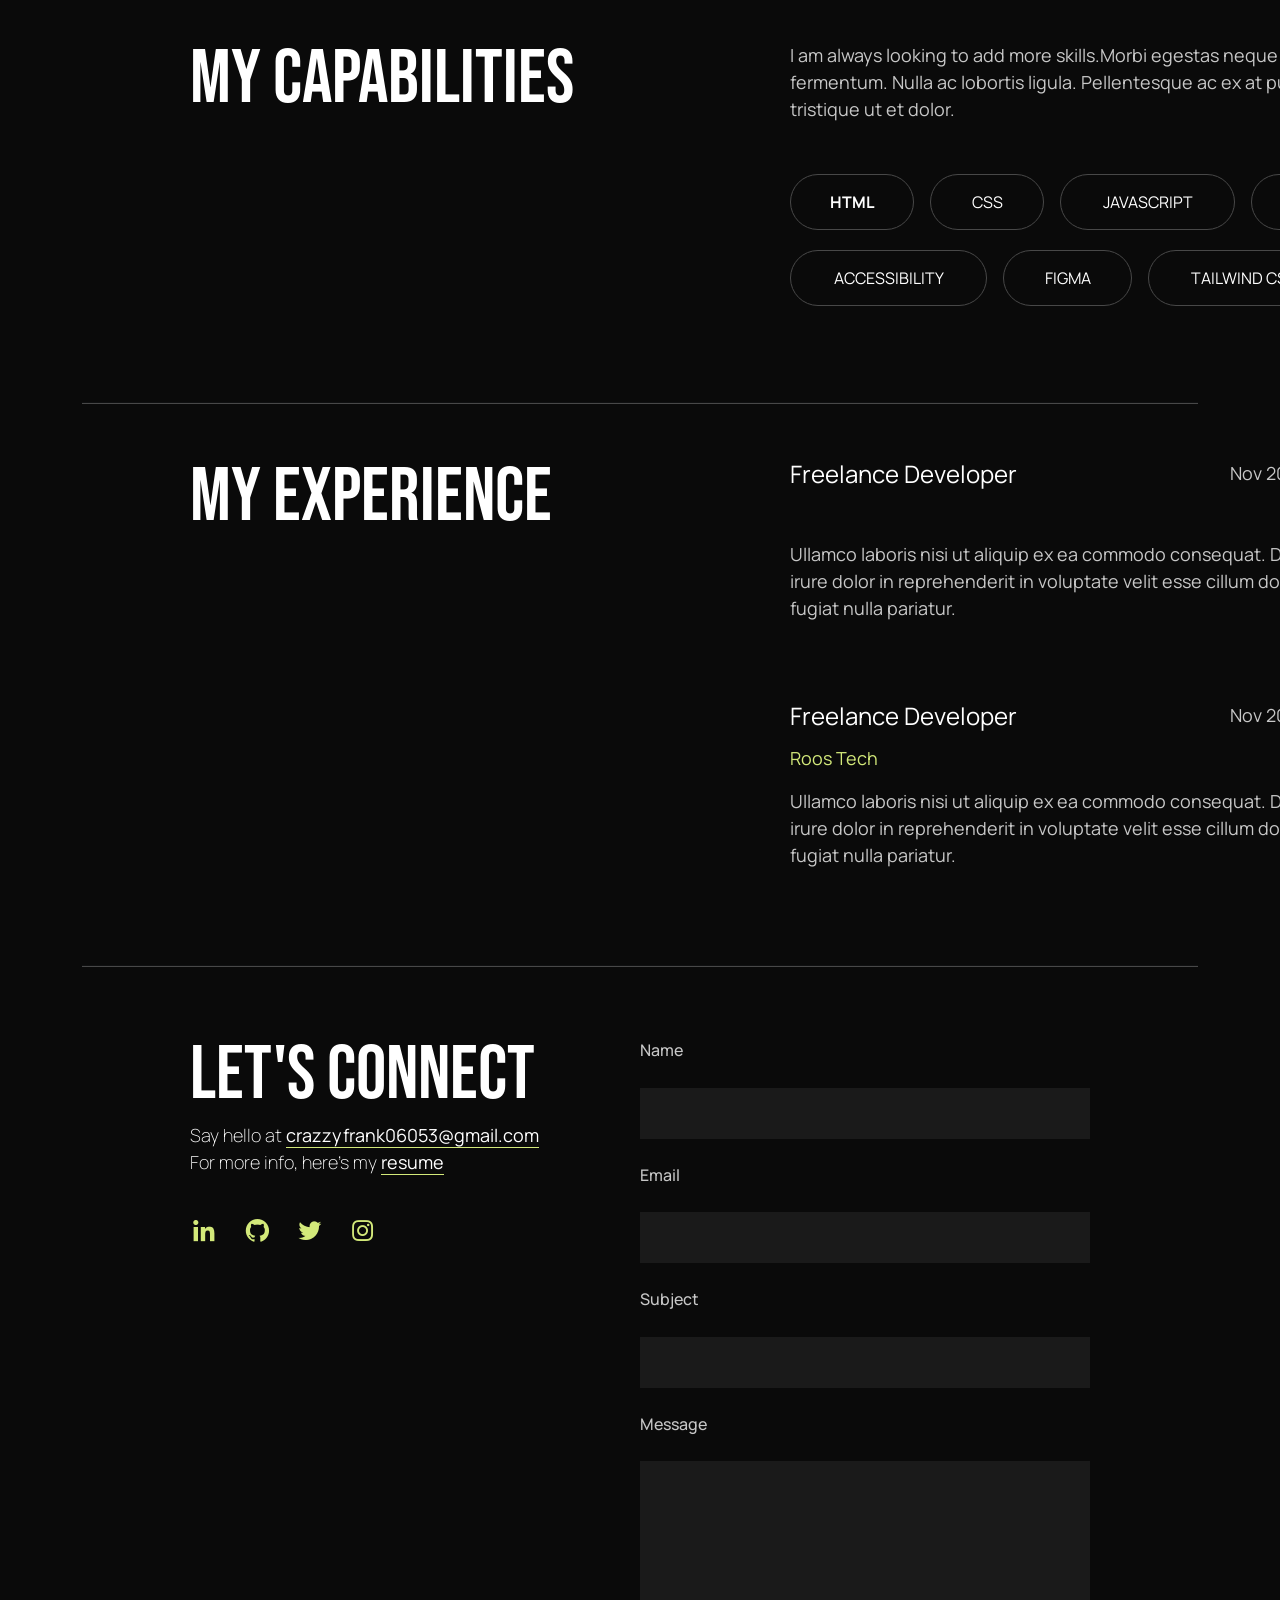
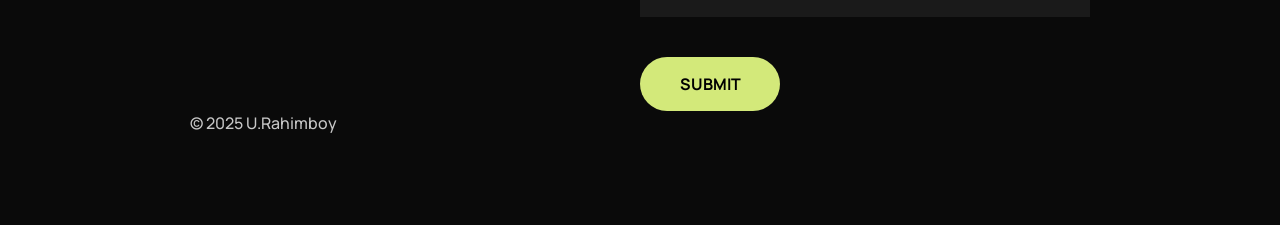
==== commit b10d816c: "page" ====
--- a/about.html
+++ b/about.html
@@ -14,7 +14,7 @@
 
 <body style="background-color: #0a0a0a;">
     <div class="container">
-        <nav class="navbar">
+        <nav class="navbar" style="background-color: #C7C7C7 !important;">
             <h1>RAHIMBOY</h1>
             <div class="navdiv">
                 <a href="index.html" class="nav-p">Home</a>
